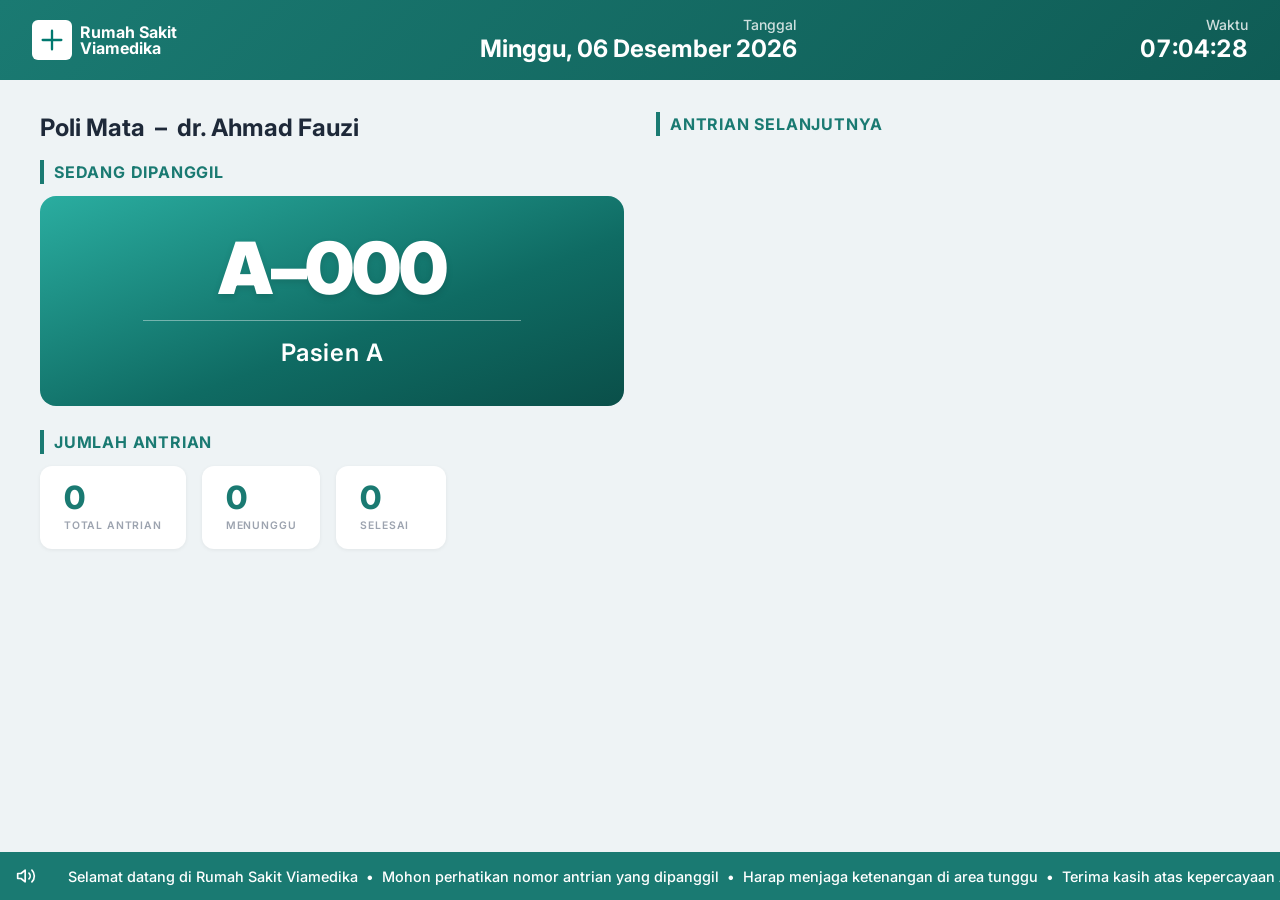
==== display/index.html @ 3c6c4024 "fix(display): perbaikan nama folder" ====
<!DOCTYPE html>
<html lang="id">
<head>
  <meta charset="UTF-8" />
  <meta name="viewport" content="width=device-width, initial-scale=1.0"/>
  <title>Display Antrian – Rumah Sakit Viamedika</title>
  <link rel="stylesheet" href="/src/output.css">
  <script src="/src/js/api.js"></script>
  <style>
    @import url('https://fonts.googleapis.com/css2?family=Inter:wght@400;500;600;700;800;900&display=swap');

    * { font-family: 'Inter', sans-serif; box-sizing: border-box; }

    body {
      background: #eef3f5;
      margin: 0;
      padding: 0;
      min-height: 100vh;
      display: flex;
      flex-direction: column;
    }

    /* ── Header gradient ── */
    .header-bg {
      background: linear-gradient(135deg, #1a7a72 0%, #0f5c55 100%);
    }

    /* ── Called-number card gradient ── */
    .called-card {
      background: linear-gradient(160deg, #2aada0 0%, #0f6b63 60%, #0a4f49 100%);
    }

    /* ── Section label bar ── */
    .section-label {
      border-left: 4px solid #1a7a72;
      padding-left: 10px;
      color: #1a7a72;
      font-weight: 700;
      font-size: 1rem;
      letter-spacing: 0.05em;
      text-transform: uppercase;
    }

    /* ── Queue row items ── */
    .queue-row {
      background: #fff;
      border-radius: 12px;
      display: flex;
      align-items: center;
      padding: 0;
      overflow: hidden;
      box-shadow: 0 1px 4px rgba(0,0,0,0.06);
    }

    .queue-row .num {
      color: #1a7a72;
      font-weight: 800;
      font-size: 1.75rem;
      letter-spacing: -0.03em;
      min-width: 130px;
      padding: 18px 20px;
    }

    .queue-row .divider {
      width: 1px;
      background: #d1d5db;
      align-self: stretch;
      margin: 12px 0;
    }

    .queue-row .name {
      font-weight: 600;
      font-size: 1.1rem;
      color: #1f2937;
      padding: 18px 24px;
    }

    /* ── Stat boxes ── */
    .stat-box {
      background: #fff;
      border-radius: 12px;
      padding: 16px 24px;
      min-width: 110px;
      text-align: left;
      box-shadow: 0 1px 4px rgba(0,0,0,0.06);
    }

    .stat-box .val {
      font-size: 2rem;
      font-weight: 800;
      color: #1a7a72;
      line-height: 1;
    }

    .stat-box .lbl {
      font-size: 0.65rem;
      font-weight: 600;
      color: #9ca3af;
      letter-spacing: 0.08em;
      text-transform: uppercase;
      margin-top: 4px;
    }

    /* ── Ticker ── */
    .ticker-wrap {
      background: #1a7a72;
      overflow: hidden;
      white-space: nowrap;
    }

    .ticker-inner {
      display: inline-block;
      white-space: nowrap;
      animation: ticker-scroll 40s linear infinite;
      color: #fff;
      font-size: 0.9rem;
      font-weight: 500;
      padding: 0 20px;
    }

    @keyframes ticker-scroll {
      0%   { transform: translateX(100vw); }
      100% { transform: translateX(-100%); }
    }

    /* ── Clock ── */
    #clock { font-variant-numeric: tabular-nums; }
  </style>
</head>
<body>

  <!-- ══════════════════════════════════════════════
       HEADER
  ══════════════════════════════════════════════ -->
  <header class="header-bg px-8 py-4 flex items-center justify-between">
    <!-- Logo -->
    <div class="flex items-center gap-3">
      <img src="/src/img/Logoputih.svg" alt="Logo Rumah Sakit Viamedika"
           class="h-12"
           onerror="this.style.display='none';document.getElementById('logo-text').style.display='flex'"/>
      <!-- Fallback text logo -->
      <div id="logo-text" class="hidden items-center gap-2">
        <div class="bg-white rounded-md p-1.5">
          <svg xmlns="http://www.w3.org/2000/svg" class="h-7 w-7 text-teal-700" fill="none" viewBox="0 0 24 24" stroke="currentColor" stroke-width="2">
            <path stroke-linecap="round" stroke-linejoin="round" d="M12 4v16m8-8H4"/>
          </svg>
        </div>
        <div class="leading-tight">
          <div class="text-white font-bold text-base leading-none">Rumah Sakit</div>
          <div class="text-white font-bold text-base leading-none">Viamedika</div>
        </div>
      </div>
    </div>

    <!-- Date & Time -->
    <div class="text-right">
      <div class="text-white text-sm font-medium opacity-80 leading-tight">Tanggal</div>
      <div id="date-display" class="text-white font-bold text-2xl leading-tight"></div>
    </div>
    <div class="text-right ml-10">
      <div class="text-white text-sm font-medium opacity-80 leading-tight">Waktu</div>
      <div id="clock" class="text-white font-bold text-2xl leading-tight"></div>
    </div>
  </header>

  <!-- ══════════════════════════════════════════════
       MAIN CONTENT
  ══════════════════════════════════════════════ -->
  <main class="flex-1 px-10 py-8 grid grid-cols-2 gap-8">

    <!-- ── LEFT COLUMN ── -->
    <div class="flex flex-col gap-6">

      <!-- Poly & Doctor -->
      <h2 class="text-2xl font-bold text-gray-800 -mb-2">
        Poli Mata &nbsp;–&nbsp; dr. Ahmad Fauzi
      </h2>

      <!-- Sedang Dipanggil -->
      <div>
        <div class="section-label mb-3">Sedang Dipanggil</div>
        <div class="called-card rounded-2xl px-10 py-8 flex flex-col items-center justify-center min-h-[210px]">
          <span class="text-white font-black text-7xl tracking-tight leading-none drop-shadow-md" id="nomor-dipanggil">A–000</span>
          <div class="border-b border-white/40 w-3/4 my-4"></div>
          <span class="text-white font-semibold text-2xl tracking-wide" id="nama-dipanggil">Pasien A</span>
        </div>
      </div>

      <!-- Jumlah Antrian -->
      <div>
        <div class="section-label mb-3">Jumlah Antrian</div>
        <div class="flex gap-4">
          <div class="stat-box">
            <div class="val" id="total-antrian">0</div>
            <div class="lbl">Total Antrian</div>
          </div>
          <div class="stat-box">
            <div class="val" id="menunggu">0</div>
            <div class="lbl">Menunggu</div>
          </div>
          <div class="stat-box">
            <div class="val">0</div>
            <div class="lbl">Selesai</div>
          </div>
        </div>
      </div>
    </div>

    <!-- ── RIGHT COLUMN ── -->
    <div class="flex flex-col gap-4" id="antrian-selanjutnya">
      <div class="section-label mb-1" >Antrian Selanjutnya</div>

    </div>

  </main>

  <!-- ══════════════════════════════════════════════
       RUNNING TEXT TICKER
  ══════════════════════════════════════════════ -->
  <footer class="ticker-wrap py-3 flex items-center gap-3">
    <!-- Speaker icon -->
    <div class="flex-shrink-0 pl-4">
      <svg xmlns="http://www.w3.org/2000/svg" class="h-5 w-5 text-white" fill="none" viewBox="0 0 24 24" stroke="currentColor" stroke-width="2">
        <path stroke-linecap="round" stroke-linejoin="round"
              d="M11 5L6 9H2v6h4l5 4V5zM19.07 4.93a10 10 0 010 14.14M15.54 8.46a5 5 0 010 7.07"/>
      </svg>
    </div>
    <div class="overflow-hidden flex-1">
      <span class="ticker-inner">
        Selamat datang di Rumah Sakit Viamedika &nbsp;&bull;&nbsp;
        Mohon perhatikan nomor antrian yang dipanggil &nbsp;&bull;&nbsp;
        Harap menjaga ketenangan di area tunggu &nbsp;&bull;&nbsp;
        Terima kasih atas kepercayaan Anda kepada kami &nbsp;&bull;&nbsp;
        Selamat datang di Rumah Sakit Viamedika &nbsp;&bull;&nbsp;
        Mohon perhatikan nomor antrian yang dipanggil &nbsp;&bull;&nbsp;
        Harap menjaga ketenangan di area tunggu
      </span>
    </div>
  </footer>

  <!-- ══════════════════════════════════════════════
       CLOCK SCRIPT
  ══════════════════════════════════════════════ -->
  <script>
    const DAYS_ID   = ['Minggu','Senin','Selasa','Rabu','Kamis','Jumat','Sabtu'];
    const MONTHS_ID = ['Januari','Februari','Maret','April','Mei','Juni',
                       'Juli','Agustus','September','Oktober','November','Desember'];

    function pad(n){ return String(n).padStart(2,'0'); }

    function tick(){
      const now = new Date();
      // Date
      const day   = DAYS_ID[now.getDay()];
      const date  = now.getDate();
      const month = MONTHS_ID[now.getMonth()];
      const year  = now.getFullYear();
      document.getElementById('date-display').textContent =
        `${day}, ${pad(date)} ${month} ${year}`;
      // Time
      document.getElementById('clock').textContent =
        `${pad(now.getHours())}:${pad(now.getMinutes())}:${pad(now.getSeconds())}`;
    }

    tick();
    setInterval(tick, 1000);

    const queryString = window.location.search
    const urlParams = new URLSearchParams(queryString)

    const unit = urlParams.get('unit')
    console.log(unit)
    displayAntrianUnit(unit)
  </script>
</body>
</html>
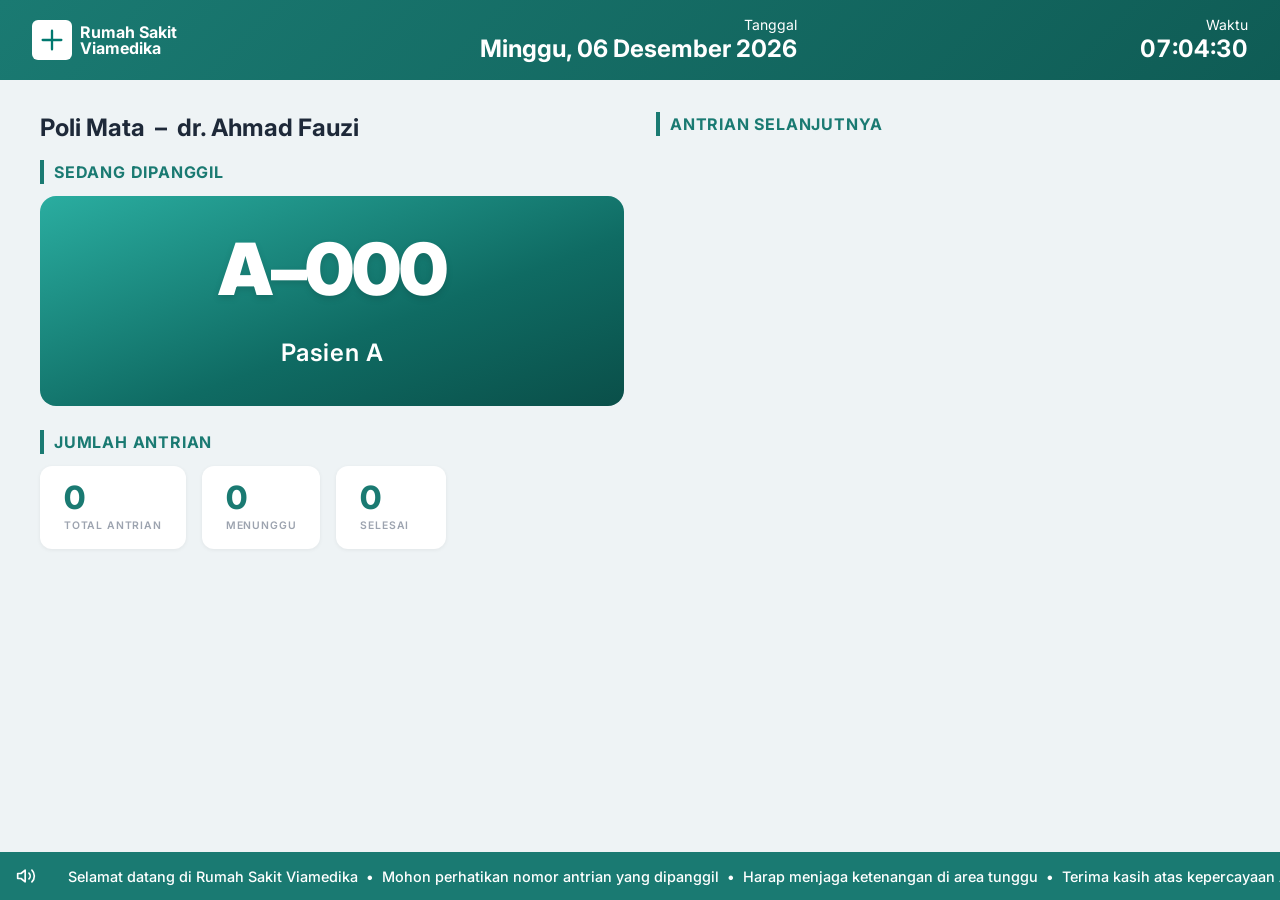
==== commit af1ce98e: "feat: penambahan icon web" ====
--- a/display/index.html
+++ b/display/index.html
@@ -5,6 +5,7 @@
   <meta name="viewport" content="width=device-width, initial-scale=1.0"/>
   <title>Display Antrian – Rumah Sakit Viamedika</title>
   <link rel="stylesheet" href="/src/output.css">
+  <link rel="icon" type="image/png" href="/src/img/web-icon.png">
   <script src="/src/js/api.js"></script>
   <style>
     @import url('https://fonts.googleapis.com/css2?family=Inter:wght@400;500;600;700;800;900&display=swap');
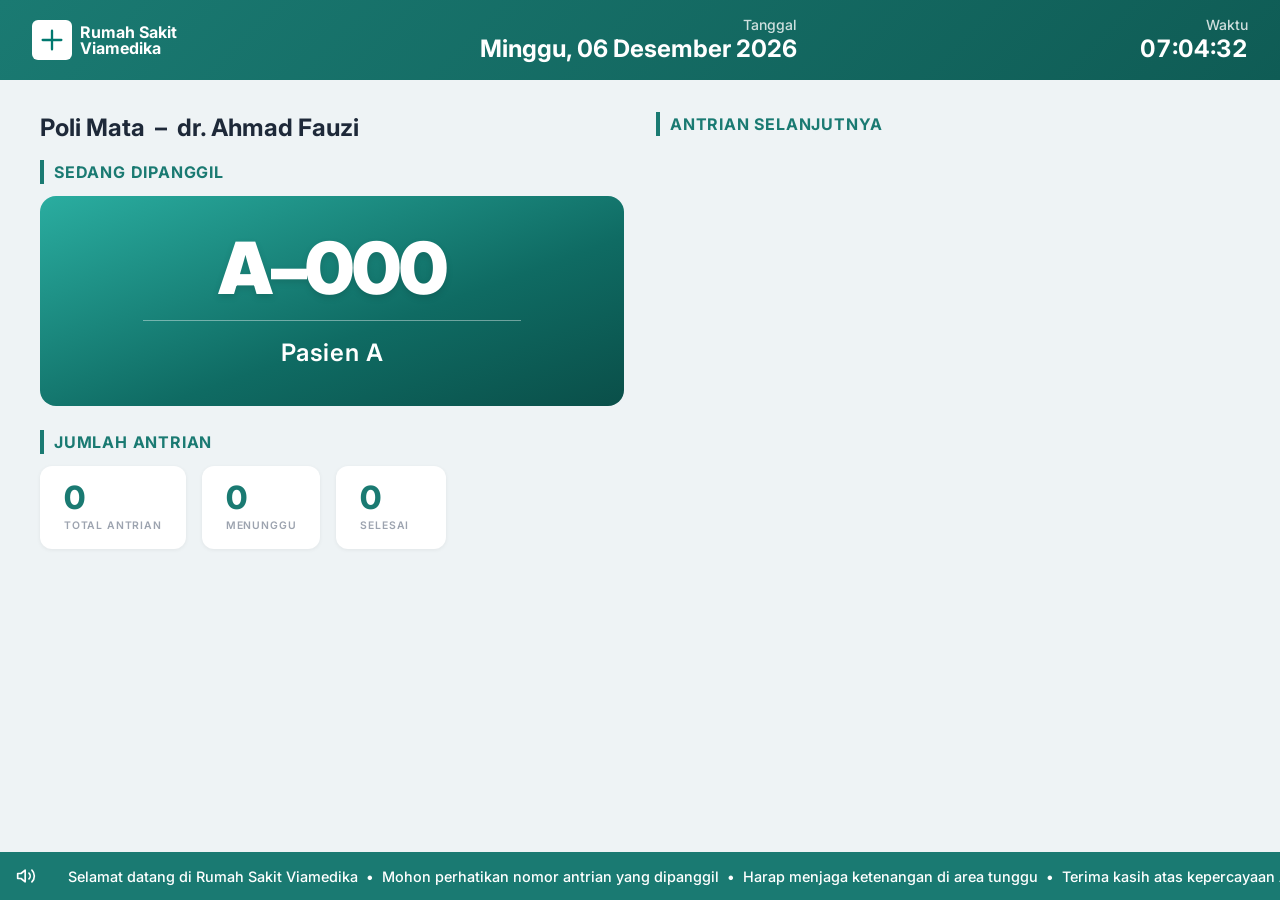
==== commit bee22577: "refactor: perubahan nama sesuai kebutuhan API" ====
--- a/display/index.html
+++ b/display/index.html
@@ -1,277 +1,351 @@
-<!DOCTYPE html>
+<!doctype html>
 <html lang="id">
-<head>
-  <meta charset="UTF-8" />
-  <meta name="viewport" content="width=device-width, initial-scale=1.0"/>
-  <title>Display Antrian – Rumah Sakit Viamedika</title>
-  <link rel="stylesheet" href="/src/output.css">
-  <link rel="icon" type="image/png" href="/src/img/web-icon.png">
-  <script src="/src/js/api.js"></script>
-  <style>
-    @import url('https://fonts.googleapis.com/css2?family=Inter:wght@400;500;600;700;800;900&display=swap');
-
-    * { font-family: 'Inter', sans-serif; box-sizing: border-box; }
-
-    body {
-      background: #eef3f5;
-      margin: 0;
-      padding: 0;
-      min-height: 100vh;
-      display: flex;
-      flex-direction: column;
-    }
-
-    /* ── Header gradient ── */
-    .header-bg {
-      background: linear-gradient(135deg, #1a7a72 0%, #0f5c55 100%);
-    }
-
-    /* ── Called-number card gradient ── */
-    .called-card {
-      background: linear-gradient(160deg, #2aada0 0%, #0f6b63 60%, #0a4f49 100%);
-    }
-
-    /* ── Section label bar ── */
-    .section-label {
-      border-left: 4px solid #1a7a72;
-      padding-left: 10px;
-      color: #1a7a72;
-      font-weight: 700;
-      font-size: 1rem;
-      letter-spacing: 0.05em;
-      text-transform: uppercase;
-    }
-
-    /* ── Queue row items ── */
-    .queue-row {
-      background: #fff;
-      border-radius: 12px;
-      display: flex;
-      align-items: center;
-      padding: 0;
-      overflow: hidden;
-      box-shadow: 0 1px 4px rgba(0,0,0,0.06);
-    }
-
-    .queue-row .num {
-      color: #1a7a72;
-      font-weight: 800;
-      font-size: 1.75rem;
-      letter-spacing: -0.03em;
-      min-width: 130px;
-      padding: 18px 20px;
-    }
-
-    .queue-row .divider {
-      width: 1px;
-      background: #d1d5db;
-      align-self: stretch;
-      margin: 12px 0;
-    }
-
-    .queue-row .name {
-      font-weight: 600;
-      font-size: 1.1rem;
-      color: #1f2937;
-      padding: 18px 24px;
-    }
-
-    /* ── Stat boxes ── */
-    .stat-box {
-      background: #fff;
-      border-radius: 12px;
-      padding: 16px 24px;
-      min-width: 110px;
-      text-align: left;
-      box-shadow: 0 1px 4px rgba(0,0,0,0.06);
-    }
-
-    .stat-box .val {
-      font-size: 2rem;
-      font-weight: 800;
-      color: #1a7a72;
-      line-height: 1;
-    }
-
-    .stat-box .lbl {
-      font-size: 0.65rem;
-      font-weight: 600;
-      color: #9ca3af;
-      letter-spacing: 0.08em;
-      text-transform: uppercase;
-      margin-top: 4px;
-    }
-
-    /* ── Ticker ── */
-    .ticker-wrap {
-      background: #1a7a72;
-      overflow: hidden;
-      white-space: nowrap;
-    }
-
-    .ticker-inner {
-      display: inline-block;
-      white-space: nowrap;
-      animation: ticker-scroll 40s linear infinite;
-      color: #fff;
-      font-size: 0.9rem;
-      font-weight: 500;
-      padding: 0 20px;
-    }
-
-    @keyframes ticker-scroll {
-      0%   { transform: translateX(100vw); }
-      100% { transform: translateX(-100%); }
-    }
-
-    /* ── Clock ── */
-    #clock { font-variant-numeric: tabular-nums; }
-  </style>
-</head>
-<body>
-
-  <!-- ══════════════════════════════════════════════
+  <head>
+    <meta charset="UTF-8" />
+    <meta name="viewport" content="width=device-width, initial-scale=1.0" />
+    <title>Display Antrian – Rumah Sakit Viamedika</title>
+    <link rel="stylesheet" href="/src/output.css" />
+    <link rel="icon" type="image/png" href="/src/img/web-icon.png" />
+    <script src="/src/js/rawait-api.js"></script>
+    <style>
+      @import url("https://fonts.googleapis.com/css2?family=Inter:wght@400;500;600;700;800;900&display=swap");
+
+      * {
+        font-family: "Inter", sans-serif;
+        box-sizing: border-box;
+      }
+
+      body {
+        background: #eef3f5;
+        margin: 0;
+        padding: 0;
+        min-height: 100vh;
+        display: flex;
+        flex-direction: column;
+      }
+
+      /* ── Header gradient ── */
+      .header-bg {
+        background: linear-gradient(135deg, #1a7a72 0%, #0f5c55 100%);
+      }
+
+      /* ── Called-number card gradient ── */
+      .called-card {
+        background: linear-gradient(
+          160deg,
+          #2aada0 0%,
+          #0f6b63 60%,
+          #0a4f49 100%
+        );
+      }
+
+      /* ── Section label bar ── */
+      .section-label {
+        border-left: 4px solid #1a7a72;
+        padding-left: 10px;
+        color: #1a7a72;
+        font-weight: 700;
+        font-size: 1rem;
+        letter-spacing: 0.05em;
+        text-transform: uppercase;
+      }
+
+      /* ── Queue row items ── */
+      .queue-row {
+        background: #fff;
+        border-radius: 12px;
+        display: flex;
+        align-items: center;
+        padding: 0;
+        overflow: hidden;
+        box-shadow: 0 1px 4px rgba(0, 0, 0, 0.06);
+      }
+
+      .queue-row .num {
+        color: #1a7a72;
+        font-weight: 800;
+        font-size: 1.75rem;
+        letter-spacing: -0.03em;
+        min-width: 130px;
+        padding: 18px 20px;
+      }
+
+      .queue-row .divider {
+        width: 1px;
+        background: #d1d5db;
+        align-self: stretch;
+        margin: 12px 0;
+      }
+
+      .queue-row .name {
+        font-weight: 600;
+        font-size: 1.1rem;
+        color: #1f2937;
+        padding: 18px 24px;
+      }
+
+      /* ── Stat boxes ── */
+      .stat-box {
+        background: #fff;
+        border-radius: 12px;
+        padding: 16px 24px;
+        min-width: 110px;
+        text-align: left;
+        box-shadow: 0 1px 4px rgba(0, 0, 0, 0.06);
+      }
+
+      .stat-box .val {
+        font-size: 2rem;
+        font-weight: 800;
+        color: #1a7a72;
+        line-height: 1;
+      }
+
+      .stat-box .lbl {
+        font-size: 0.65rem;
+        font-weight: 600;
+        color: #9ca3af;
+        letter-spacing: 0.08em;
+        text-transform: uppercase;
+        margin-top: 4px;
+      }
+
+      /* ── Ticker ── */
+      .ticker-wrap {
+        background: #1a7a72;
+        overflow: hidden;
+        white-space: nowrap;
+      }
+
+      .ticker-inner {
+        display: inline-block;
+        white-space: nowrap;
+        animation: ticker-scroll 40s linear infinite;
+        color: #fff;
+        font-size: 0.9rem;
+        font-weight: 500;
+        padding: 0 20px;
+      }
+
+      @keyframes ticker-scroll {
+        0% {
+          transform: translateX(100vw);
+        }
+        100% {
+          transform: translateX(-100%);
+        }
+      }
+
+      /* ── Clock ── */
+      #clock {
+        font-variant-numeric: tabular-nums;
+      }
+    </style>
+  </head>
+  <body>
+    <!-- ══════════════════════════════════════════════
        HEADER
   ══════════════════════════════════════════════ -->
-  <header class="header-bg px-8 py-4 flex items-center justify-between">
-    <!-- Logo -->
-    <div class="flex items-center gap-3">
-      <img src="/src/img/Logoputih.svg" alt="Logo Rumah Sakit Viamedika"
-           class="h-12"
-           onerror="this.style.display='none';document.getElementById('logo-text').style.display='flex'"/>
-      <!-- Fallback text logo -->
-      <div id="logo-text" class="hidden items-center gap-2">
-        <div class="bg-white rounded-md p-1.5">
-          <svg xmlns="http://www.w3.org/2000/svg" class="h-7 w-7 text-teal-700" fill="none" viewBox="0 0 24 24" stroke="currentColor" stroke-width="2">
-            <path stroke-linecap="round" stroke-linejoin="round" d="M12 4v16m8-8H4"/>
-          </svg>
-        </div>
-        <div class="leading-tight">
-          <div class="text-white font-bold text-base leading-none">Rumah Sakit</div>
-          <div class="text-white font-bold text-base leading-none">Viamedika</div>
-        </div>
-      </div>
-    </div>
-
-    <!-- Date & Time -->
-    <div class="text-right">
-      <div class="text-white text-sm font-medium opacity-80 leading-tight">Tanggal</div>
-      <div id="date-display" class="text-white font-bold text-2xl leading-tight"></div>
-    </div>
-    <div class="text-right ml-10">
-      <div class="text-white text-sm font-medium opacity-80 leading-tight">Waktu</div>
-      <div id="clock" class="text-white font-bold text-2xl leading-tight"></div>
-    </div>
-  </header>
-
-  <!-- ══════════════════════════════════════════════
+    <header class="header-bg px-8 py-4 flex items-center justify-between">
+      <!-- Logo -->
+      <div class="flex items-center gap-3">
+        <img
+          src="/src/img/Logoputih.svg"
+          alt="Logo Rumah Sakit Viamedika"
+          class="h-12"
+          onerror="
+            this.style.display = 'none';
+            document.getElementById('logo-text').style.display = 'flex';
+          " />
+        <!-- Fallback text logo -->
+        <div id="logo-text" class="hidden items-center gap-2">
+          <div class="bg-white rounded-md p-1.5">
+            <svg
+              xmlns="http://www.w3.org/2000/svg"
+              class="h-7 w-7 text-teal-700"
+              fill="none"
+              viewBox="0 0 24 24"
+              stroke="currentColor"
+              stroke-width="2">
+              <path
+                stroke-linecap="round"
+                stroke-linejoin="round"
+                d="M12 4v16m8-8H4" />
+            </svg>
+          </div>
+          <div class="leading-tight">
+            <div class="text-white font-bold text-base leading-none">
+              Rumah Sakit
+            </div>
+            <div class="text-white font-bold text-base leading-none">
+              Viamedika
+            </div>
+          </div>
+        </div>
+      </div>
+
+      <!-- Date & Time -->
+      <div class="text-right">
+        <div class="text-white text-sm font-medium opacity-80 leading-tight">
+          Tanggal
+        </div>
+        <div
+          id="date-display"
+          class="text-white font-bold text-2xl leading-tight"></div>
+      </div>
+      <div class="text-right ml-10">
+        <div class="text-white text-sm font-medium opacity-80 leading-tight">
+          Waktu
+        </div>
+        <div
+          id="clock"
+          class="text-white font-bold text-2xl leading-tight"></div>
+      </div>
+    </header>
+
+    <!-- ══════════════════════════════════════════════
        MAIN CONTENT
   ══════════════════════════════════════════════ -->
-  <main class="flex-1 px-10 py-8 grid grid-cols-2 gap-8">
-
-    <!-- ── LEFT COLUMN ── -->
-    <div class="flex flex-col gap-6">
-
-      <!-- Poly & Doctor -->
-      <h2 class="text-2xl font-bold text-gray-800 -mb-2">
-        Poli Mata &nbsp;–&nbsp; dr. Ahmad Fauzi
-      </h2>
-
-      <!-- Sedang Dipanggil -->
-      <div>
-        <div class="section-label mb-3">Sedang Dipanggil</div>
-        <div class="called-card rounded-2xl px-10 py-8 flex flex-col items-center justify-center min-h-[210px]">
-          <span class="text-white font-black text-7xl tracking-tight leading-none drop-shadow-md" id="nomor-dipanggil">A–000</span>
-          <div class="border-b border-white/40 w-3/4 my-4"></div>
-          <span class="text-white font-semibold text-2xl tracking-wide" id="nama-dipanggil">Pasien A</span>
-        </div>
-      </div>
-
-      <!-- Jumlah Antrian -->
-      <div>
-        <div class="section-label mb-3">Jumlah Antrian</div>
-        <div class="flex gap-4">
-          <div class="stat-box">
-            <div class="val" id="total-antrian">0</div>
-            <div class="lbl">Total Antrian</div>
+    <main class="flex-1 px-10 py-8 grid grid-cols-2 gap-8">
+      <!-- ── LEFT COLUMN ── -->
+      <div class="flex flex-col gap-6">
+        <!-- Poly & Doctor -->
+        <h2 class="text-2xl font-bold text-gray-800 -mb-2">
+          Poli Mata &nbsp;–&nbsp; dr. Ahmad Fauzi
+        </h2>
+
+        <!-- Sedang Dipanggil -->
+        <div>
+          <div class="section-label mb-3">Sedang Dipanggil</div>
+          <div
+            class="called-card rounded-2xl px-10 py-8 flex flex-col items-center justify-center min-h-[210px]">
+            <span
+              class="text-white font-black text-7xl tracking-tight leading-none drop-shadow-md"
+              id="nomor-dipanggil"
+              >A–000</span
+            >
+            <div class="border-b border-white/40 w-3/4 my-4"></div>
+            <span
+              class="text-white font-semibold text-2xl tracking-wide"
+              id="nama-dipanggil"
+              >Pasien A</span
+            >
           </div>
-          <div class="stat-box">
-            <div class="val" id="menunggu">0</div>
-            <div class="lbl">Menunggu</div>
+        </div>
+
+        <!-- Jumlah Antrian -->
+        <div>
+          <div class="section-label mb-3">Jumlah Antrian</div>
+          <div class="flex gap-4">
+            <div class="stat-box">
+              <div class="val" id="total-antrian">0</div>
+              <div class="lbl">Total Antrian</div>
+            </div>
+            <div class="stat-box">
+              <div class="val" id="menunggu">0</div>
+              <div class="lbl">Menunggu</div>
+            </div>
+            <div class="stat-box">
+              <div class="val">0</div>
+              <div class="lbl">Selesai</div>
+            </div>
           </div>
-          <div class="stat-box">
-            <div class="val">0</div>
-            <div class="lbl">Selesai</div>
-          </div>
-        </div>
-      </div>
-    </div>
-
-    <!-- ── RIGHT COLUMN ── -->
-    <div class="flex flex-col gap-4" id="antrian-selanjutnya">
-      <div class="section-label mb-1" >Antrian Selanjutnya</div>
-
-    </div>
-
-  </main>
-
-  <!-- ══════════════════════════════════════════════
+        </div>
+      </div>
+
+      <!-- ── RIGHT COLUMN ── -->
+      <div class="flex flex-col gap-4" id="antrian-selanjutnya">
+        <div class="section-label mb-1">Antrian Selanjutnya</div>
+      </div>
+    </main>
+
+    <!-- ══════════════════════════════════════════════
        RUNNING TEXT TICKER
   ══════════════════════════════════════════════ -->
-  <footer class="ticker-wrap py-3 flex items-center gap-3">
-    <!-- Speaker icon -->
-    <div class="flex-shrink-0 pl-4">
-      <svg xmlns="http://www.w3.org/2000/svg" class="h-5 w-5 text-white" fill="none" viewBox="0 0 24 24" stroke="currentColor" stroke-width="2">
-        <path stroke-linecap="round" stroke-linejoin="round"
-              d="M11 5L6 9H2v6h4l5 4V5zM19.07 4.93a10 10 0 010 14.14M15.54 8.46a5 5 0 010 7.07"/>
-      </svg>
-    </div>
-    <div class="overflow-hidden flex-1">
-      <span class="ticker-inner">
-        Selamat datang di Rumah Sakit Viamedika &nbsp;&bull;&nbsp;
-        Mohon perhatikan nomor antrian yang dipanggil &nbsp;&bull;&nbsp;
-        Harap menjaga ketenangan di area tunggu &nbsp;&bull;&nbsp;
-        Terima kasih atas kepercayaan Anda kepada kami &nbsp;&bull;&nbsp;
-        Selamat datang di Rumah Sakit Viamedika &nbsp;&bull;&nbsp;
-        Mohon perhatikan nomor antrian yang dipanggil &nbsp;&bull;&nbsp;
-        Harap menjaga ketenangan di area tunggu
-      </span>
-    </div>
-  </footer>
-
-  <!-- ══════════════════════════════════════════════
+    <footer class="ticker-wrap py-3 flex items-center gap-3">
+      <!-- Speaker icon -->
+      <div class="flex-shrink-0 pl-4">
+        <svg
+          xmlns="http://www.w3.org/2000/svg"
+          class="h-5 w-5 text-white"
+          fill="none"
+          viewBox="0 0 24 24"
+          stroke="currentColor"
+          stroke-width="2">
+          <path
+            stroke-linecap="round"
+            stroke-linejoin="round"
+            d="M11 5L6 9H2v6h4l5 4V5zM19.07 4.93a10 10 0 010 14.14M15.54 8.46a5 5 0 010 7.07" />
+        </svg>
+      </div>
+      <div class="overflow-hidden flex-1">
+        <span class="ticker-inner">
+          Selamat datang di Rumah Sakit Viamedika &nbsp;&bull;&nbsp; Mohon
+          perhatikan nomor antrian yang dipanggil &nbsp;&bull;&nbsp; Harap
+          menjaga ketenangan di area tunggu &nbsp;&bull;&nbsp; Terima kasih atas
+          kepercayaan Anda kepada kami &nbsp;&bull;&nbsp; Selamat datang di
+          Rumah Sakit Viamedika &nbsp;&bull;&nbsp; Mohon perhatikan nomor
+          antrian yang dipanggil &nbsp;&bull;&nbsp; Harap menjaga ketenangan di
+          area tunggu
+        </span>
+      </div>
+    </footer>
+
+    <!-- ══════════════════════════════════════════════
        CLOCK SCRIPT
   ══════════════════════════════════════════════ -->
-  <script>
-    const DAYS_ID   = ['Minggu','Senin','Selasa','Rabu','Kamis','Jumat','Sabtu'];
-    const MONTHS_ID = ['Januari','Februari','Maret','April','Mei','Juni',
-                       'Juli','Agustus','September','Oktober','November','Desember'];
-
-    function pad(n){ return String(n).padStart(2,'0'); }
-
-    function tick(){
-      const now = new Date();
-      // Date
-      const day   = DAYS_ID[now.getDay()];
-      const date  = now.getDate();
-      const month = MONTHS_ID[now.getMonth()];
-      const year  = now.getFullYear();
-      document.getElementById('date-display').textContent =
-        `${day}, ${pad(date)} ${month} ${year}`;
-      // Time
-      document.getElementById('clock').textContent =
-        `${pad(now.getHours())}:${pad(now.getMinutes())}:${pad(now.getSeconds())}`;
-    }
-
-    tick();
-    setInterval(tick, 1000);
-
-    const queryString = window.location.search
-    const urlParams = new URLSearchParams(queryString)
-
-    const unit = urlParams.get('unit')
-    console.log(unit)
-    displayAntrianUnit(unit)
-  </script>
-</body>
+    <script>
+      const DAYS_ID = [
+        "Minggu",
+        "Senin",
+        "Selasa",
+        "Rabu",
+        "Kamis",
+        "Jumat",
+        "Sabtu",
+      ];
+      const MONTHS_ID = [
+        "Januari",
+        "Februari",
+        "Maret",
+        "April",
+        "Mei",
+        "Juni",
+        "Juli",
+        "Agustus",
+        "September",
+        "Oktober",
+        "November",
+        "Desember",
+      ];
+
+      function pad(n) {
+        return String(n).padStart(2, "0");
+      }
+
+      function tick() {
+        const now = new Date();
+        // Date
+        const day = DAYS_ID[now.getDay()];
+        const date = now.getDate();
+        const month = MONTHS_ID[now.getMonth()];
+        const year = now.getFullYear();
+        document.getElementById("date-display").textContent =
+          `${day}, ${pad(date)} ${month} ${year}`;
+        // Time
+        document.getElementById("clock").textContent =
+          `${pad(now.getHours())}:${pad(now.getMinutes())}:${pad(now.getSeconds())}`;
+      }
+
+      tick();
+      setInterval(tick, 1000);
+
+      const queryString = window.location.search;
+      const urlParams = new URLSearchParams(queryString);
+
+      const unit = urlParams.get("unit");
+      console.log(unit);
+      displayAntrianUnit(unit);
+    </script>
+  </body>
 </html>
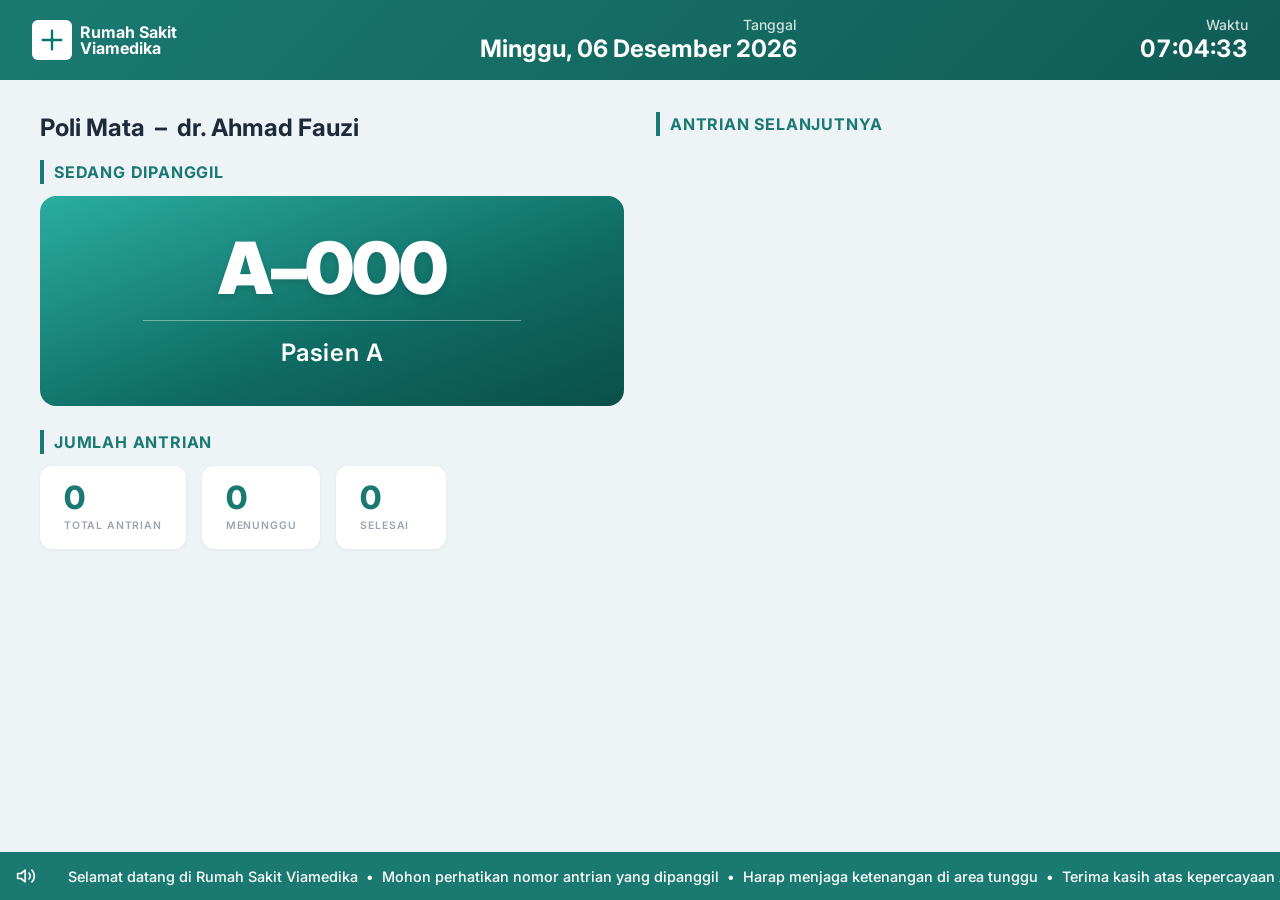
==== commit 36a71183: "feat(dokter): penambahan tombol tambah obat dan hapus baris" ====
--- a/display/index.html
+++ b/display/index.html
@@ -6,7 +6,7 @@
     <title>Display Antrian – Rumah Sakit Viamedika</title>
     <link rel="stylesheet" href="/src/output.css" />
     <link rel="icon" type="image/png" href="/src/img/web-icon.png" />
-    <script src="/src/js/rawait-api.js"></script>
+    <script src="/src/js/rawat-api.js"></script>
     <style>
       @import url("https://fonts.googleapis.com/css2?family=Inter:wght@400;500;600;700;800;900&display=swap");
 
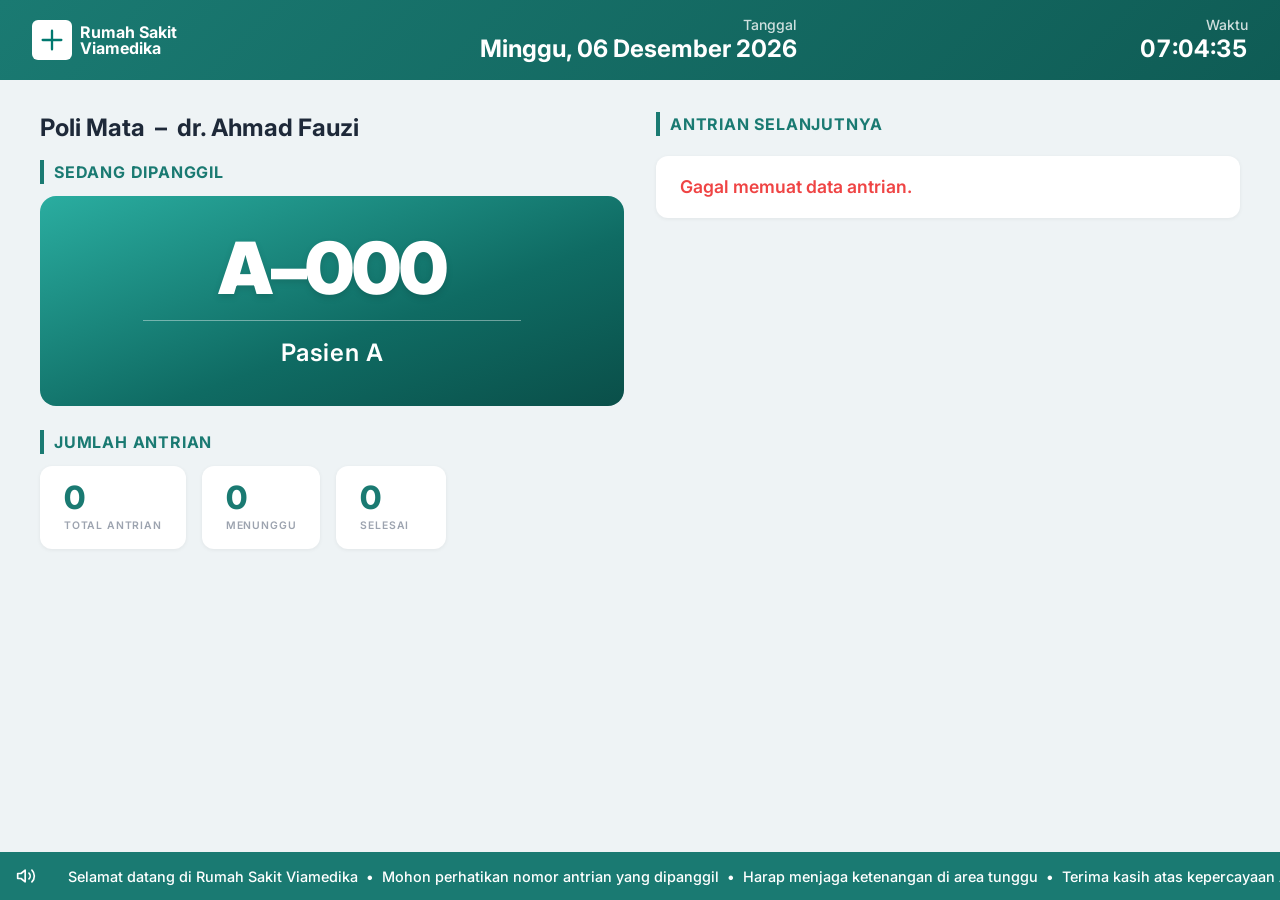
==== commit 25cba3d1: "feat(login): penambahan logic dan redirect login" ====
--- a/display/index.html
+++ b/display/index.html
@@ -343,7 +343,7 @@
       const queryString = window.location.search;
       const urlParams = new URLSearchParams(queryString);
 
-      const unit = urlParams.get("unit");
+      const unit = Number(urlParams.get("unit")) || 1;
       console.log(unit);
       displayAntrianUnit(unit);
     </script>
